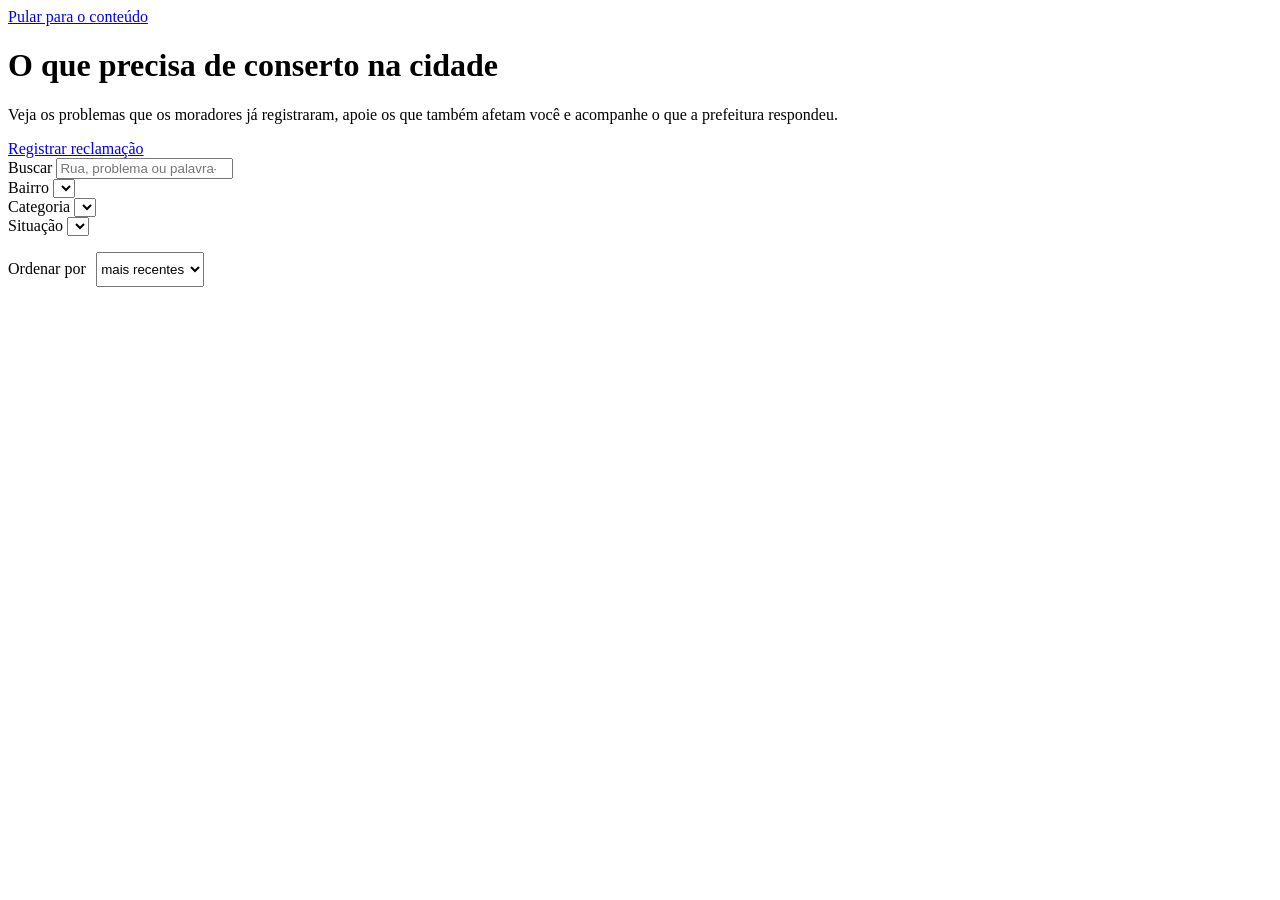
==== index.html @ dc1e933d "Protótipo Resolve Aqui" ====
<!doctype html>
<html lang="pt-BR">
<head>
  <meta charset="utf-8">
  <meta name="viewport" content="width=device-width, initial-scale=1">
  <title>Reclamações | Resolve Aqui</title>
  <meta name="description" content="Resolve Aqui: plataforma digital cívica para registrar, acompanhar e apoiar reclamações sobre serviços públicos municipais de Itapetininga.">
  <link rel="preconnect" href="https://fonts.googleapis.com">
  <link rel="preconnect" href="https://fonts.gstatic.com" crossorigin>
  <link href="https://fonts.googleapis.com/css2?family=Atkinson+Hyperlegible:wght@400;700&family=Barlow+Condensed:wght@600;700&display=swap" rel="stylesheet">
  <link rel="stylesheet" href="css/style.css">
  <link rel="icon" href="assets/icone.svg" type="image/svg+xml">
</head>
<body>
  <a class="pular" href="#conteudo">Pular para o conteúdo</a>
  <header class="topo" id="topo"></header>
  <main id="conteudo">
    <div class="cabecalho-pagina">
      <div class="introducao">
        <h1>O que precisa de conserto na cidade</h1>
        <p>Veja os problemas que os moradores já registraram, apoie os que também afetam você e acompanhe o que a prefeitura respondeu.</p>
      </div>
      <a class="botao" href="nova.html">Registrar reclamação</a>
    </div>

    <form class="filtros" id="filtros" role="search" aria-label="Filtrar reclamações">
      <div class="filtro-busca">
        <label for="f-busca">Buscar</label>
        <input type="search" id="f-busca" name="busca" placeholder="Rua, problema ou palavra-chave">
      </div>
      <div>
        <label for="f-bairro">Bairro</label>
        <select id="f-bairro" name="bairro"></select>
      </div>
      <div>
        <label for="f-categoria">Categoria</label>
        <select id="f-categoria" name="categoria"></select>
      </div>
      <div>
        <label for="f-status">Situação</label>
        <select id="f-status" name="status"></select>
      </div>
    </form>

    <div class="cabecalho-pagina" style="margin-bottom:.25rem;align-items:center">
      <p class="contagem" id="contagem" aria-live="polite"></p>
      <label class="contagem" for="f-ordem">Ordenar por
        <select id="f-ordem" style="width:auto;min-height:2.2rem;margin-left:.4rem">
          <option value="recentes">mais recentes</option>
          <option value="apoios">mais apoiadas</option>
        </select>
      </label>
    </div>
    <ul class="lista" id="lista"></ul>
  </main>
  <footer class="rodape" id="rodape"></footer>
  <script src="js/data.js"></script>
  <script src="js/ui.js"></script>
  <script src="js/inicio.js"></script>
</body>
</html>
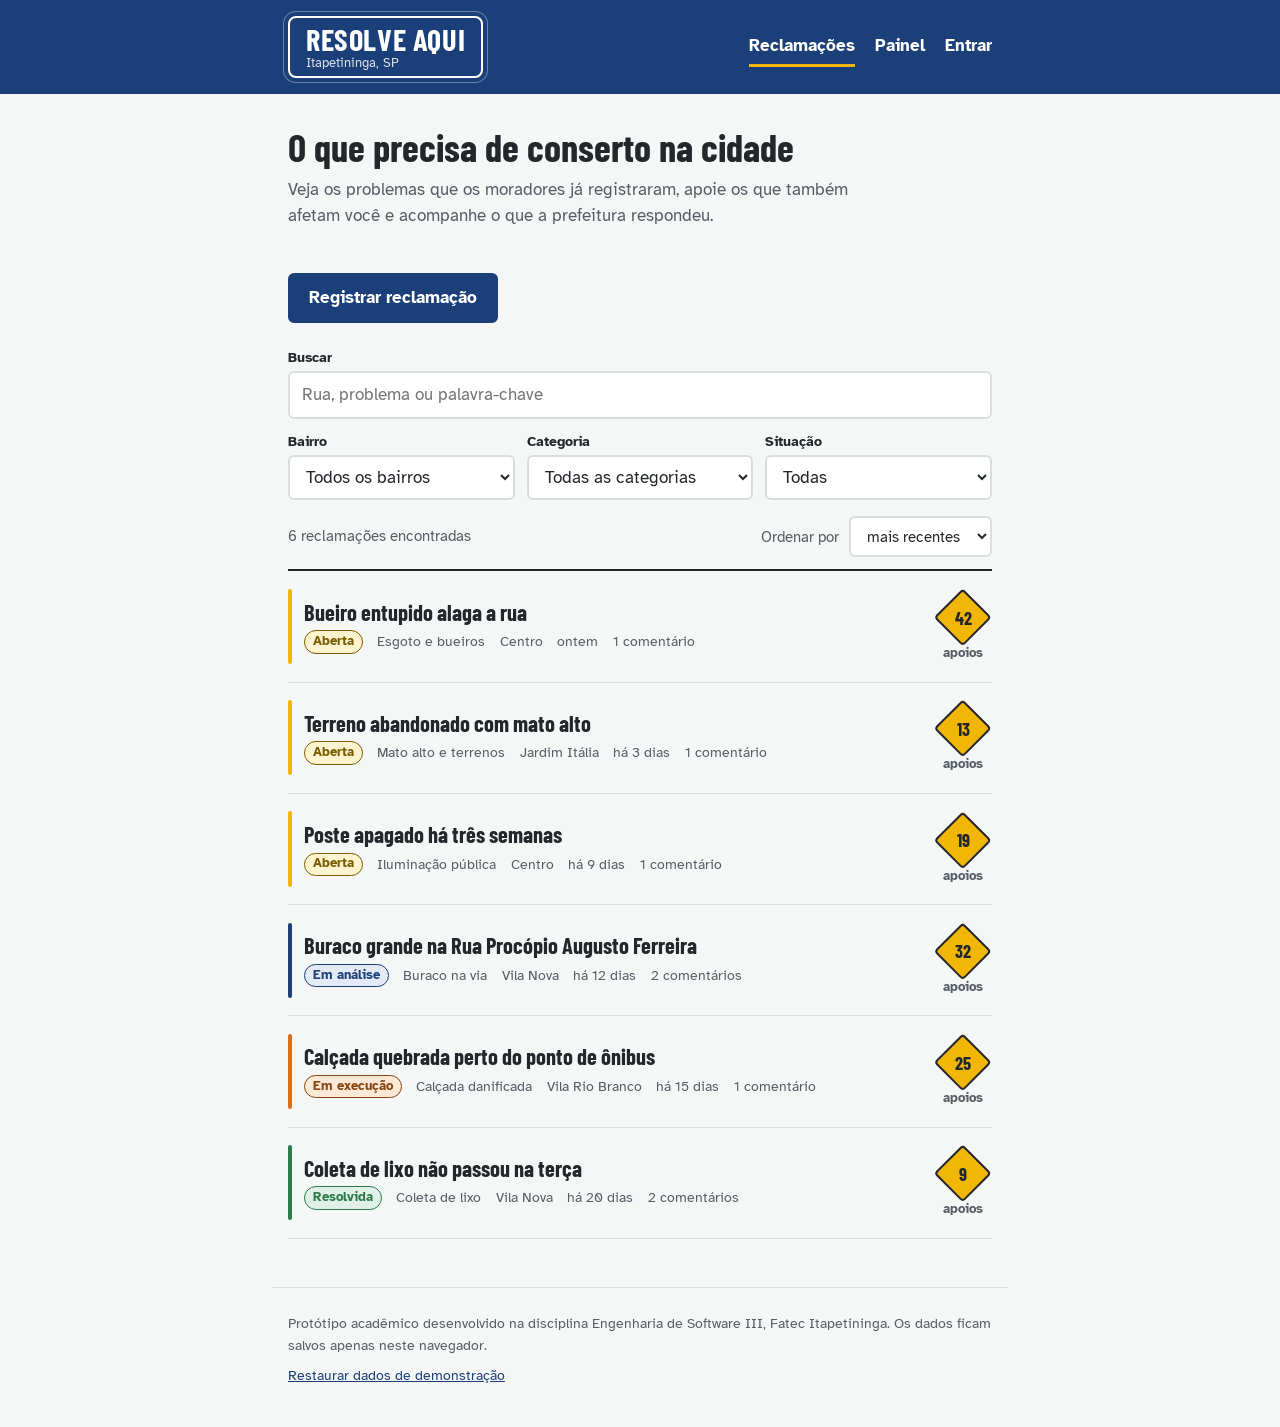
==== commit 40c909ab: "Correcao" ====
--- a/index.html
+++ b/index.html
@@ -8,8 +8,8 @@
   <link rel="preconnect" href="https://fonts.googleapis.com">
   <link rel="preconnect" href="https://fonts.gstatic.com" crossorigin>
   <link href="https://fonts.googleapis.com/css2?family=Atkinson+Hyperlegible:wght@400;700&family=Barlow+Condensed:wght@600;700&display=swap" rel="stylesheet">
-  <link rel="stylesheet" href="css/style.css">
-  <link rel="icon" href="assets/icone.svg" type="image/svg+xml">
+  <link rel="stylesheet" href="style.css">
+  <link rel="icon" href="icone.svg" type="image/svg+xml">
 </head>
 <body>
   <a class="pular" href="#conteudo">Pular para o conteúdo</a>
@@ -54,8 +54,8 @@
     <ul class="lista" id="lista"></ul>
   </main>
   <footer class="rodape" id="rodape"></footer>
-  <script src="js/data.js"></script>
-  <script src="js/ui.js"></script>
-  <script src="js/inicio.js"></script>
+  <script src="data.js"></script>
+  <script src="ui.js"></script>
+  <script src="inicio.js"></script>
 </body>
 </html>
--- a/style.css
+++ b/style.css
@@ -0,0 +1,452 @@
+/* Resolve Aqui: identidade inspirada na sinalização urbana.
+   Azul das placas de rua, amarelo de advertência, laranja de obra e verde de resolvido. */
+
+:root {
+  --azul-placa: #1b3f78;
+  --azul-escuro: #12305d;
+  --papel: #f5f7f6;
+  --branco: #ffffff;
+  --asfalto: #23272c;
+  --asfalto-suave: #565d66;
+  --meio-fio: #d8dde2;
+  --amarelo: #f2b705;
+  --laranja-obra: #d9701c;
+  --verde: #2d7a4b;
+  --vermelho: #b3261e;
+
+  --fonte-placa: 'Barlow Condensed', 'Arial Narrow', sans-serif;
+  --fonte-texto: 'Atkinson Hyperlegible', 'Segoe UI', Arial, sans-serif;
+
+  --largura: 46rem;
+  --raio: 6px;
+}
+
+*, *::before, *::after { box-sizing: border-box; }
+
+html { -webkit-text-size-adjust: 100%; }
+
+body {
+  margin: 0;
+  background: var(--papel);
+  color: var(--asfalto);
+  font-family: var(--fonte-texto);
+  font-size: 1.0625rem;
+  line-height: 1.55;
+}
+
+a { color: var(--azul-placa); }
+a:hover { color: var(--azul-escuro); }
+
+:focus-visible {
+  outline: 3px solid var(--amarelo);
+  outline-offset: 2px;
+}
+
+.visualmente-oculto {
+  position: absolute; width: 1px; height: 1px; overflow: hidden;
+  clip: rect(0 0 0 0); white-space: nowrap;
+}
+
+.pular {
+  position: absolute; left: 1rem; top: -3rem; z-index: 10;
+  background: var(--amarelo); color: var(--asfalto); padding: .5rem 1rem; border-radius: var(--raio);
+}
+.pular:focus { top: 1rem; }
+
+/* ---------- Cabeçalho: a placa de rua ---------- */
+
+.topo { background: var(--azul-placa); color: var(--branco); }
+
+.topo__placa {
+  max-width: var(--largura);
+  margin: 0 auto;
+  padding: 1rem 1rem;
+  display: flex;
+  flex-wrap: wrap;
+  align-items: center;
+  justify-content: space-between;
+  gap: .75rem 1.5rem;
+}
+
+.placa {
+  display: inline-flex;
+  flex-direction: column;
+  padding: .35rem 1rem .4rem;
+  border: 2px solid var(--branco);
+  border-radius: 8px;
+  box-shadow: 0 0 0 4px var(--azul-placa), 0 0 0 5px rgba(255,255,255,.35);
+  color: var(--branco);
+  text-decoration: none;
+  line-height: 1;
+}
+.placa:hover { color: var(--branco); }
+
+.placa__nome {
+  font-family: var(--fonte-placa);
+  font-weight: 700;
+  font-size: 1.9rem;
+  letter-spacing: .02em;
+  text-transform: uppercase;
+}
+
+.placa__cidade {
+  font-size: .8rem;
+  margin-top: .2rem;
+  opacity: .85;
+}
+
+.topo__nav {
+  display: flex;
+  align-items: center;
+  flex-wrap: wrap;
+  gap: .25rem 1.25rem;
+}
+
+.topo__nav a, .topo__nav .botao-link {
+  color: var(--branco);
+  text-decoration: none;
+  font-weight: 700;
+  padding: .3rem 0;
+  border-bottom: 3px solid transparent;
+}
+.topo__nav a[aria-current="page"] { border-bottom-color: var(--amarelo); }
+.topo__nav a:hover, .topo__nav .botao-link:hover { border-bottom-color: rgba(255,255,255,.6); color: var(--branco); }
+
+.topo__usuario { display: inline-flex; align-items: center; gap: .5rem; }
+
+.avatar {
+  display: inline-grid; place-items: center;
+  width: 2rem; height: 2rem; border-radius: 50%;
+  background: var(--branco); color: var(--azul-placa);
+  font-family: var(--fonte-placa); font-weight: 700; font-size: 1rem;
+}
+
+/* ---------- Estrutura ---------- */
+
+main {
+  max-width: var(--largura);
+  margin: 0 auto;
+  padding: 2rem 1rem 3rem;
+}
+
+h1, h2, h3 {
+  font-family: var(--fonte-placa);
+  font-weight: 700;
+  line-height: 1.1;
+  margin: 0 0 .5rem;
+}
+h1 { font-size: 2.4rem; }
+h2 { font-size: 1.6rem; }
+h3 { font-size: 1.3rem; }
+
+.introducao { margin-bottom: 1.75rem; }
+.introducao p { margin: 0; color: var(--asfalto-suave); max-width: 38rem; }
+
+.cabecalho-pagina {
+  display: flex; flex-wrap: wrap; align-items: flex-end; justify-content: space-between; gap: 1rem;
+  margin-bottom: 1.5rem;
+}
+
+.rodape {
+  max-width: var(--largura);
+  margin: 0 auto;
+  padding: 1.5rem 1rem 2.5rem;
+  border-top: 1px solid var(--meio-fio);
+  color: var(--asfalto-suave);
+  font-size: .9rem;
+}
+.rodape p { margin: 0 0 .5rem; }
+
+/* ---------- Botões e formulários ---------- */
+
+.botao {
+  display: inline-flex; align-items: center; justify-content: center; gap: .5rem;
+  min-height: 2.75rem;
+  padding: .6rem 1.2rem;
+  border: 2px solid var(--azul-placa);
+  border-radius: var(--raio);
+  background: var(--azul-placa);
+  color: var(--branco);
+  font: inherit; font-weight: 700;
+  text-decoration: none;
+  cursor: pointer;
+}
+.botao:hover { background: var(--azul-escuro); border-color: var(--azul-escuro); color: var(--branco); }
+
+.botao--secundario { background: transparent; color: var(--azul-placa); }
+.botao--secundario:hover { background: var(--branco); color: var(--azul-escuro); }
+
+.botao-link {
+  background: none; border: 0; padding: 0;
+  font: inherit; color: var(--azul-placa); text-decoration: underline; cursor: pointer;
+}
+
+.campo { margin-bottom: 1.25rem; }
+.campo label { display: block; font-weight: 700; margin-bottom: .35rem; }
+.campo .dica { display: block; color: var(--asfalto-suave); font-size: .9rem; margin-top: .3rem; }
+
+input, select, textarea {
+  width: 100%;
+  min-height: 2.75rem;
+  padding: .55rem .75rem;
+  border: 2px solid var(--meio-fio);
+  border-radius: var(--raio);
+  background: var(--branco);
+  color: var(--asfalto);
+  font: inherit;
+}
+textarea { min-height: 8rem; resize: vertical; }
+input:focus, select:focus, textarea:focus { border-color: var(--azul-placa); outline: none; box-shadow: 0 0 0 3px rgba(242,183,5,.6); }
+
+.duas-colunas { display: grid; grid-template-columns: 1fr 1fr; gap: 0 1rem; }
+
+.erro {
+  border-left: 4px solid var(--vermelho);
+  background: #fbeceb;
+  padding: .75rem 1rem;
+  margin-bottom: 1.25rem;
+  border-radius: 0 var(--raio) var(--raio) 0;
+}
+.erro:empty { display: none; }
+
+.formulario {
+  background: var(--branco);
+  border: 1px solid var(--meio-fio);
+  border-radius: var(--raio);
+  padding: 1.5rem;
+}
+
+/* ---------- Filtros ---------- */
+
+.filtros {
+  display: grid;
+  grid-template-columns: repeat(3, 1fr);
+  gap: .75rem;
+  margin-bottom: 1rem;
+}
+.filtros .filtro-busca { grid-column: 1 / -1; }
+.filtros label { font-size: .85rem; font-weight: 700; display: block; margin-bottom: .2rem; }
+
+.contagem { color: var(--asfalto-suave); font-size: .95rem; margin: 0 0 .5rem; }
+
+/* ---------- Lista de reclamações ---------- */
+
+.lista { list-style: none; margin: 0; padding: 0; border-top: 2px solid var(--asfalto); }
+
+.item {
+  display: grid;
+  grid-template-columns: 1fr auto;
+  gap: 1rem;
+  align-items: center;
+  padding: 1.1rem 0 1.1rem 1rem;
+  border-bottom: 1px solid var(--meio-fio);
+  position: relative;
+}
+.item::before {
+  content: '';
+  position: absolute; left: 0; top: 1.1rem; bottom: 1.1rem;
+  width: 4px; border-radius: 2px;
+  background: var(--cor-status, var(--meio-fio));
+}
+.item[data-status="aberta"] { --cor-status: var(--amarelo); }
+.item[data-status="em_analise"] { --cor-status: var(--azul-placa); }
+.item[data-status="em_execucao"] { --cor-status: var(--laranja-obra); }
+.item[data-status="resolvida"] { --cor-status: var(--verde); }
+
+.item__titulo {
+  font-family: var(--fonte-placa);
+  font-weight: 700;
+  font-size: 1.4rem;
+  line-height: 1.15;
+  margin: 0 0 .3rem;
+}
+.item__titulo a { color: var(--asfalto); text-decoration: none; }
+.item__titulo a:hover { color: var(--azul-placa); text-decoration: underline; }
+.item__titulo a::after { content: ''; position: absolute; inset: 0; } /* linha inteira clicável */
+
+.item__meta {
+  display: flex; flex-wrap: wrap; gap: .25rem .9rem;
+  color: var(--asfalto-suave); font-size: .9rem;
+}
+.item__meta .selo { position: relative; }
+
+.vazio {
+  padding: 2.5rem 1rem;
+  text-align: center;
+  color: var(--asfalto-suave);
+  border-bottom: 1px solid var(--meio-fio);
+}
+
+/* ---------- Placa de advertência: contador de apoios ---------- */
+
+.losango {
+  position: relative;
+  display: grid; place-items: center;
+  width: 3.6rem; height: 3.6rem;
+  flex: none;
+}
+.losango::before {
+  content: '';
+  position: absolute;
+  width: 72%; height: 72%;
+  background: var(--amarelo);
+  border: 2px solid var(--asfalto);
+  border-radius: 4px;
+  transform: rotate(45deg);
+}
+.losango__numero {
+  position: relative;
+  font-family: var(--fonte-placa);
+  font-weight: 700;
+  font-size: 1.15rem;
+  line-height: 1;
+  text-align: center;
+}
+.contador { display: flex; flex-direction: column; align-items: center; position: relative; }
+.contador__rotulo { font-size: .8rem; font-weight: 700; color: var(--asfalto-suave); margin-top: -.15rem; }
+
+/* ---------- Selos de status ---------- */
+
+.selo {
+  display: inline-block;
+  padding: .05rem .5rem;
+  border-radius: 999px;
+  font-size: .8rem;
+  font-weight: 700;
+  border: 1.5px solid currentColor;
+}
+.selo--aberta { color: #7a5b00; background: #fdf3cf; }
+.selo--em_analise { color: var(--azul-placa); background: #e3eaf5; }
+.selo--em_execucao { color: #8a4510; background: #fbe8d7; }
+.selo--resolvida { color: var(--verde); background: #e0f0e6; }
+
+/* ---------- Detalhe da reclamação ---------- */
+
+.voltar { display: inline-block; margin-bottom: 1rem; font-weight: 700; }
+
+.detalhe__cabecalho {
+  display: grid;
+  grid-template-columns: 1fr auto;
+  gap: 1rem 1.5rem;
+  align-items: start;
+  padding-bottom: 1.25rem;
+  border-bottom: 2px solid var(--asfalto);
+}
+.detalhe__meta { color: var(--asfalto-suave); font-size: .95rem; display: flex; flex-wrap: wrap; gap: .25rem 1rem; margin-top: .4rem; }
+
+.apoiar {
+  display: flex; flex-direction: column; align-items: center; gap: .35rem;
+  background: none; border: 0; padding: .25rem; font: inherit; cursor: pointer; color: var(--asfalto);
+}
+.apoiar .losango { width: 4.6rem; height: 4.6rem; }
+.apoiar .losango__numero { font-size: 1.5rem; }
+.apoiar__texto { font-weight: 700; font-size: .9rem; }
+.apoiar[aria-pressed="true"] .losango::before { background: var(--asfalto); border-color: var(--asfalto); }
+.apoiar[aria-pressed="true"] .losango__numero { color: var(--amarelo); }
+.apoiar:hover .losango::before { box-shadow: 0 0 0 3px rgba(242,183,5,.45); }
+.apoiar.pulso .losango::before { animation: pulso .45s ease-out; }
+@keyframes pulso { 0% { transform: rotate(45deg) scale(1); } 40% { transform: rotate(45deg) scale(1.15); } 100% { transform: rotate(45deg) scale(1); } }
+
+.secao { margin-top: 2rem; }
+.descricao { white-space: pre-line; max-width: 40rem; }
+.endereco { display: flex; gap: .5rem; align-items: baseline; color: var(--asfalto-suave); }
+
+/* Linha do tempo do status: sequência real, por isso usa marcadores em ordem */
+.trajeto { list-style: none; margin: 0; padding: 0; display: grid; grid-template-columns: repeat(4, 1fr); }
+.trajeto li {
+  position: relative;
+  padding-top: 1.6rem;
+  font-size: .9rem;
+  color: var(--asfalto-suave);
+}
+.trajeto li::before {
+  content: ''; position: absolute; top: .35rem; left: 0; right: 0; height: 4px; background: var(--meio-fio);
+}
+.trajeto li::after {
+  content: ''; position: absolute; top: 0; left: 0;
+  width: 1rem; height: 1rem; border-radius: 50%;
+  background: var(--branco); border: 3px solid var(--meio-fio);
+}
+.trajeto li.feito { color: var(--asfalto); }
+.trajeto li.feito::before { background: var(--azul-placa); }
+.trajeto li.feito::after { background: var(--azul-placa); border-color: var(--azul-placa); }
+.trajeto li.atual { font-weight: 700; }
+.trajeto li.atual::after { background: var(--amarelo); border-color: var(--asfalto); }
+.trajeto strong { display: block; color: var(--asfalto); }
+
+.gestor {
+  margin-top: 1.25rem;
+  padding: 1rem;
+  border: 2px dashed var(--azul-placa);
+  border-radius: var(--raio);
+  display: flex; flex-wrap: wrap; gap: .75rem; align-items: end;
+}
+.gestor .campo { margin: 0; flex: 1 1 12rem; }
+
+.comentarios { list-style: none; margin: 0 0 1.5rem; padding: 0; }
+.comentario { display: grid; grid-template-columns: auto 1fr; gap: .75rem; padding: 1rem 0; border-bottom: 1px solid var(--meio-fio); }
+.comentario .avatar { background: var(--meio-fio); color: var(--asfalto); }
+.comentario--gestor .avatar { background: var(--azul-placa); color: var(--branco); }
+.comentario__autor { font-weight: 700; }
+.comentario__autor small { font-weight: 400; color: var(--asfalto-suave); margin-left: .4rem; }
+.comentario p { margin: .2rem 0 0; }
+.etiqueta-gestor { font-size: .75rem; font-weight: 700; color: var(--azul-placa); margin-left: .4rem; }
+
+/* ---------- Painel ---------- */
+
+.numeros { display: grid; grid-template-columns: repeat(4, 1fr); gap: 1px; background: var(--meio-fio); border: 1px solid var(--meio-fio); border-radius: var(--raio); overflow: hidden; margin-bottom: 2rem; }
+.numeros div { background: var(--branco); padding: 1rem; }
+.numeros dt { font-size: .9rem; color: var(--asfalto-suave); }
+.numeros dd { margin: 0; font-family: var(--fonte-placa); font-size: 2rem; font-weight: 700; }
+
+.barras { list-style: none; margin: 0 0 2rem; padding: 0; }
+.barras li { display: grid; grid-template-columns: 11rem 1fr 2.5rem; gap: .75rem; align-items: center; padding: .4rem 0; }
+.barras__trilho { height: .9rem; background: var(--meio-fio); border-radius: 2px; overflow: hidden; }
+.barras__valor { height: 100%; background: var(--azul-placa); }
+.barras span:last-child { text-align: right; font-weight: 700; }
+
+/* ---------- Entrar ---------- */
+
+.abas { display: flex; gap: 0; margin-bottom: 1.25rem; border-bottom: 2px solid var(--meio-fio); }
+.abas button {
+  background: none; border: 0; border-bottom: 3px solid transparent; margin-bottom: -2px;
+  padding: .6rem 1rem; font: inherit; font-weight: 700; color: var(--asfalto-suave); cursor: pointer;
+}
+.abas button[aria-selected="true"] { color: var(--azul-placa); border-bottom-color: var(--azul-placa); }
+
+.demo { margin-top: 1.5rem; font-size: .95rem; color: var(--asfalto-suave); }
+.demo ul { margin: .3rem 0 0; padding-left: 1.2rem; }
+
+/* ---------- Aviso flutuante ---------- */
+
+.aviso {
+  position: fixed; left: 50%; bottom: 1.5rem; z-index: 20;
+  transform: translate(-50%, 1rem);
+  max-width: calc(100% - 2rem);
+  background: var(--asfalto); color: var(--branco);
+  padding: .75rem 1.25rem; border-radius: var(--raio);
+  opacity: 0; pointer-events: none;
+  transition: opacity .2s, transform .2s;
+}
+.aviso[data-tipo="erro"] { background: var(--vermelho); }
+.aviso--visivel { opacity: 1; transform: translate(-50%, 0); }
+
+/* ---------- Telas pequenas ---------- */
+
+@media (max-width: 640px) {
+  h1 { font-size: 2rem; }
+  .filtros { grid-template-columns: 1fr; }
+  .duas-colunas { grid-template-columns: 1fr; }
+  .numeros { grid-template-columns: 1fr 1fr; }
+  .barras li { grid-template-columns: 7.5rem 1fr 2rem; }
+  .trajeto { grid-template-columns: 1fr; gap: .25rem; }
+  .trajeto li { padding: 0 0 .75rem 1.75rem; }
+  .trajeto li::before { top: 0; bottom: 0; left: .4rem; right: auto; width: 4px; height: auto; }
+  .trajeto li::after { top: .2rem; }
+  .formulario { padding: 1.1rem; }
+  .placa__nome { font-size: 1.6rem; }
+}
+
+@media (prefers-reduced-motion: reduce) {
+  *, *::before, *::after { animation: none !important; transition: none !important; }
+}
